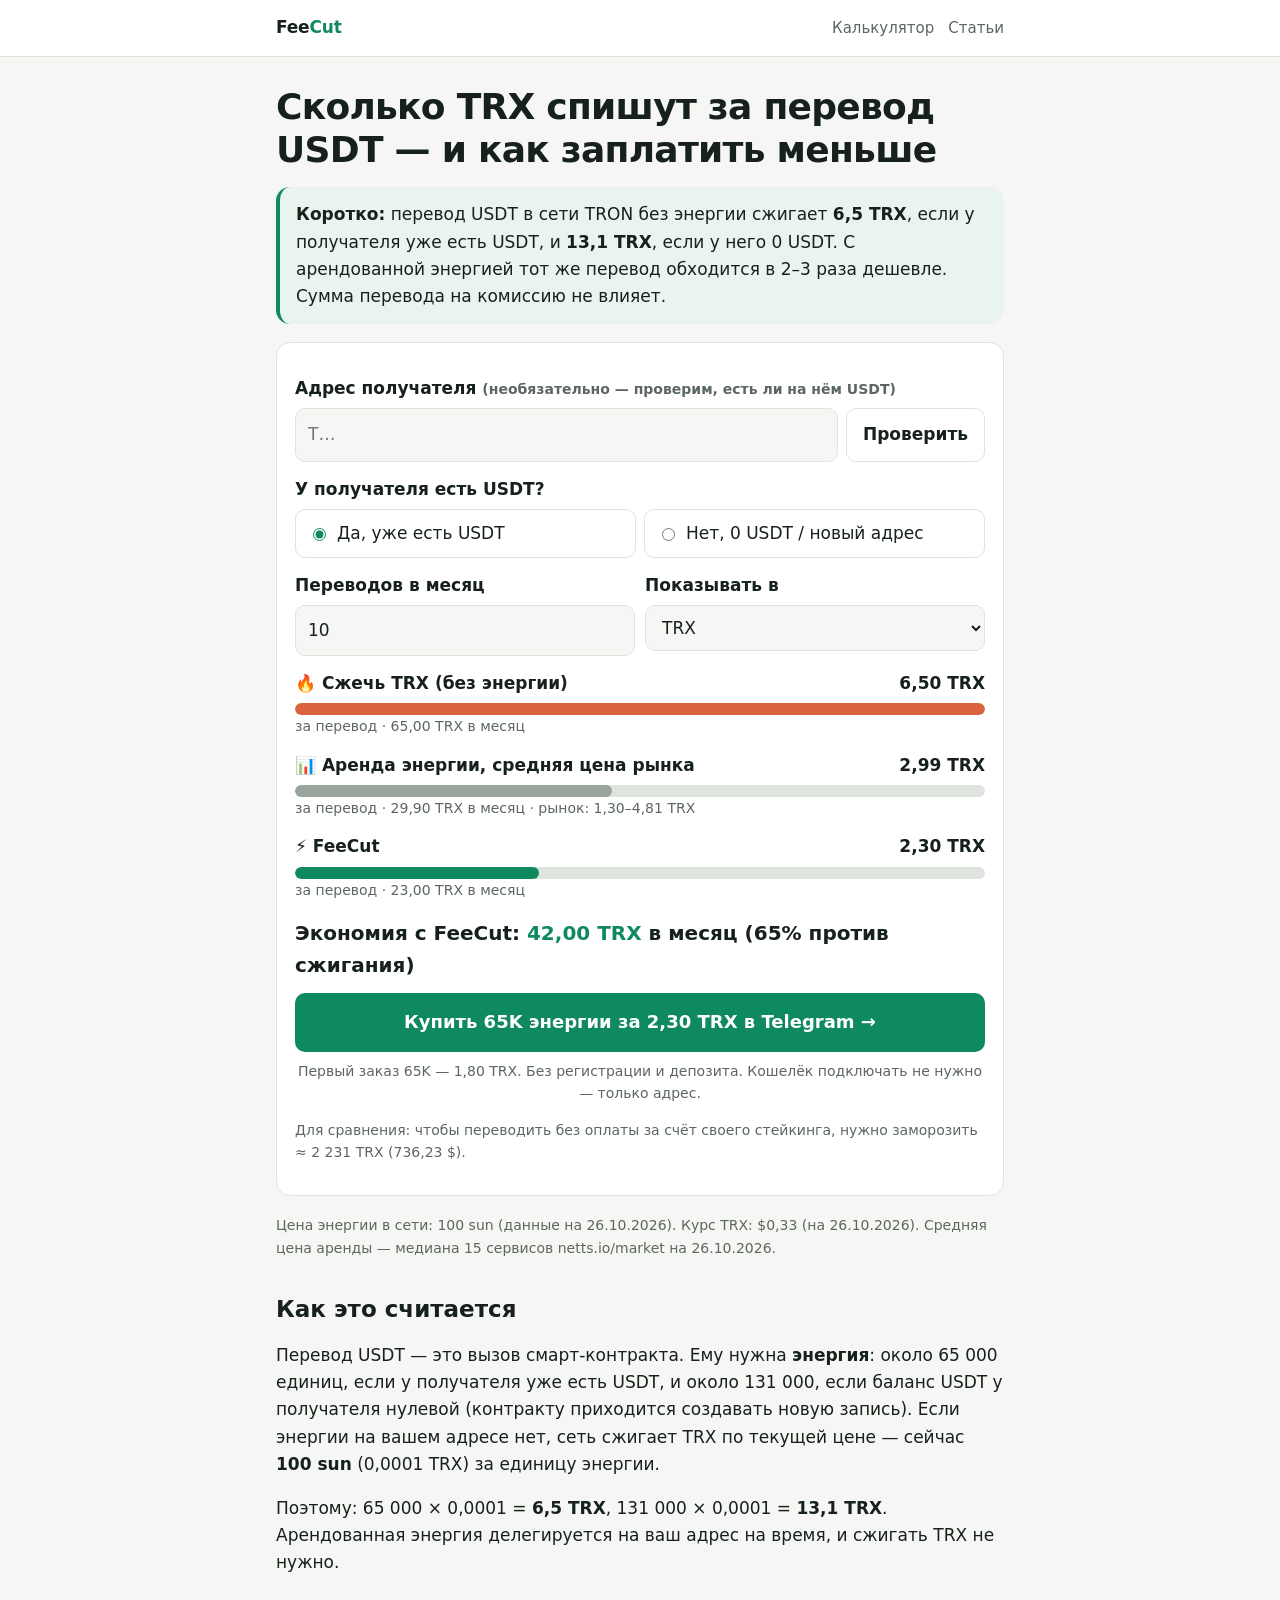
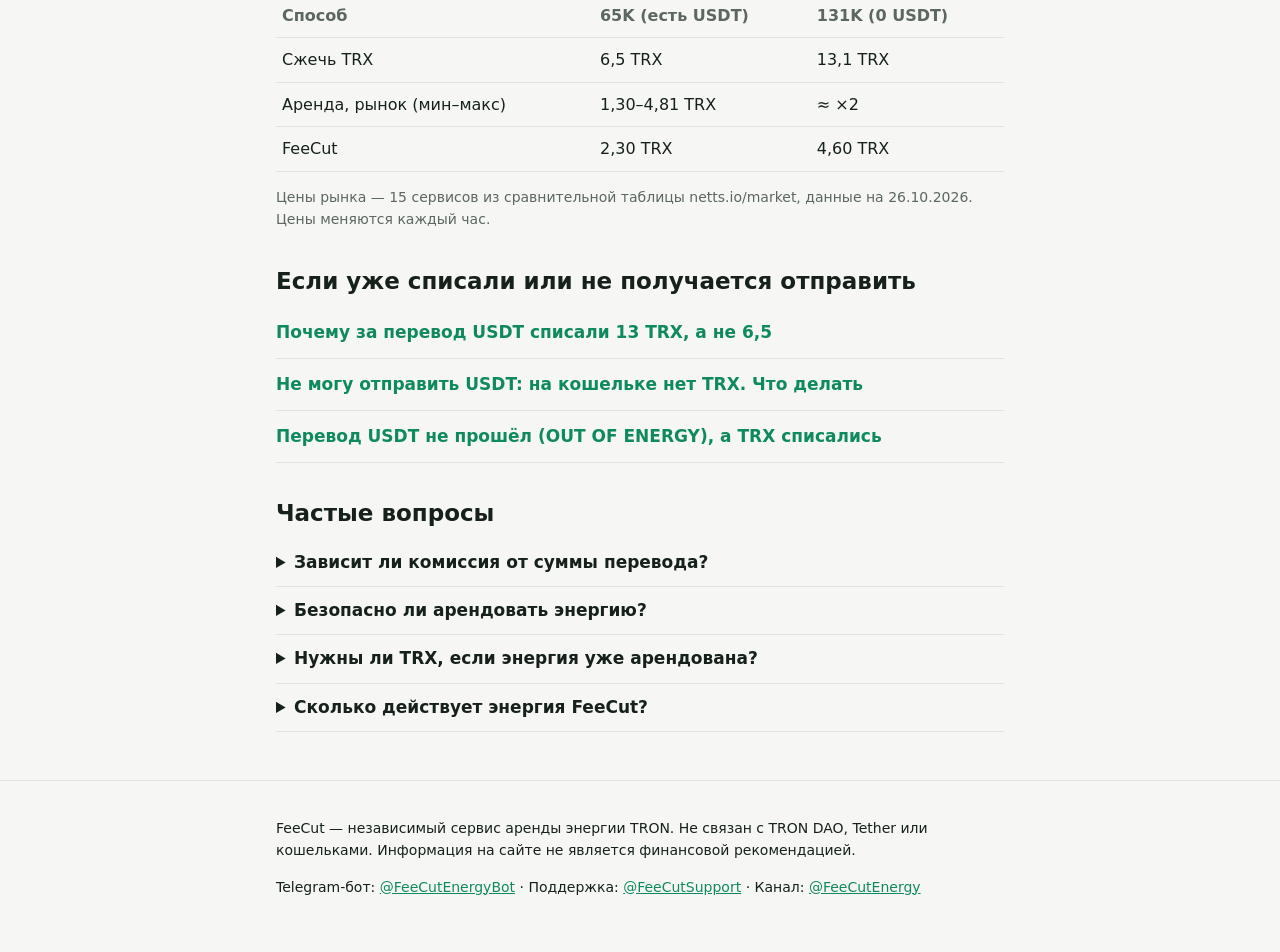
==== index.html @ 8e70d047 "FeeCut site: calculator + 3 Russian guides" ====
<!doctype html>
<html lang="ru">
<head>
<meta charset="utf-8">
<meta name="viewport" content="width=device-width,initial-scale=1">
<title>Калькулятор комиссии USDT TRC20: сколько TRX спишут за перевод</title>
<meta name="description" content="Посчитайте, сколько TRX сгорит при переводе USDT в сети TRON: 6,5 или 13,1 TRX. Сравнение: сжечь TRX, арендовать энергию по рынку или через FeeCut. Данные сети в реальном времени.">
<link rel="canonical" href="https://feecut.github.io/">
<meta property="og:title" content="Сколько TRX спишут за перевод USDT — калькулятор">
<meta property="og:description" content="6,5 или 13,1 TRX за перевод USDT TRC20 — и как заплатить в ~3 раза меньше.">
<meta property="og:type" content="website">
<meta property="og:url" content="https://feecut.github.io/">
<link rel="icon" href="data:image/svg+xml,%3Csvg xmlns='http://www.w3.org/2000/svg' viewBox='0 0 32 32'%3E%3Crect width='32' height='32' rx='8' fill='%230f8a5f'/%3E%3Cpath d='M18 4 8 18h7l-2 10 10-14h-7z' fill='white'/%3E%3C/svg%3E">
<link rel="stylesheet" href="style.css">
<script type="application/ld+json">
{"@context":"https://schema.org","@type":"FAQPage","mainEntity":[
{"@type":"Question","name":"Почему за перевод USDT иногда списывается 13 TRX, а иногда 6,5?","acceptedAnswer":{"@type":"Answer","text":"Если на адресе получателя сейчас 0 USDT, контракту USDT нужно создать новую запись баланса — это около 131 000 энергии (≈13,1 TRX при сжигании). Если у получателя уже есть USDT — около 65 000 энергии (≈6,5 TRX)."}},
{"@type":"Question","name":"Зависит ли комиссия от суммы перевода?","acceptedAnswer":{"@type":"Answer","text":"Нет. Перевод 1 USDT и 10 000 USDT расходует одинаковое количество энергии."}},
{"@type":"Question","name":"Безопасно ли арендовать энергию?","acceptedAnswer":{"@type":"Answer","text":"Для аренды нужен только адрес кошелька. Нормальный сервис не просит seed-фразу, приватный ключ, подключение кошелька или подпись транзакций."}},
{"@type":"Question","name":"Нужны ли TRX, если энергия уже арендована?","acceptedAnswer":{"@type":"Answer","text":"Кроме энергии перевод использует около 345 единиц пропускной способности. Сеть даёт каждому активированному адресу 600 бесплатных единиц в сутки — обычно этого хватает на один перевод в день. Если они израсходованы, сгорит около 0,35 TRX."}}
]}
</script>
</head>
<body>
<header class="top"><div class="wrap">
  <a class="logo" href="./">Fee<span>Cut</span></a>
  <nav class="top"><a href="./">Калькулятор</a><a href="guides/">Статьи</a></nav>
</div></header>

<main class="wrap">
<h1>Сколько TRX спишут за перевод USDT — и как заплатить меньше</h1>
<div class="answer"><p><b>Коротко:</b> перевод USDT в сети TRON без энергии сжигает <b><span data-v="burn65">6,5</span> TRX</b>, если у получателя уже есть USDT, и <b><span data-v="burn131">13,1</span> TRX</b>, если у него 0 USDT. С арендованной энергией тот же перевод обходится в 2–3 раза дешевле. Сумма перевода на комиссию не влияет.</p></div>

<section class="card" aria-label="Калькулятор">
  <label for="addr">Адрес получателя <span class="muted small">(необязательно — проверим, есть ли на нём USDT)</span></label>
  <div class="addr-row">
    <input id="addr" type="text" inputmode="text" autocomplete="off" spellcheck="false" placeholder="T…">
    <button class="btn-ghost" id="check" type="button">Проверить</button>
  </div>
  <p id="addrMsg" class="muted" role="status"></p>

  <label>У получателя есть USDT?</label>
  <div class="seg">
    <label><input type="radio" name="kind" value="65" checked> Да, уже есть USDT</label>
    <label><input type="radio" name="kind" value="131"> Нет, 0 USDT / новый адрес</label>
  </div>

  <div class="row">
    <div><label for="n">Переводов в месяц</label><input id="n" type="number" min="1" max="10000" value="10"></div>
    <div><label for="cur">Показывать в</label>
      <select id="cur"><option value="trx">TRX</option><option value="usd">USD</option><option value="rub">₽ рубли</option><option value="kzt">₸ тенге</option></select></div>
  </div>

  <div id="results" aria-live="polite">
    <div class="res-line">
      <div class="res-head"><span>🔥 Сжечь TRX (без энергии)</span><b id="r-burn">—</b></div>
      <div class="bar"><i id="b-burn" style="background:var(--bar-burn);width:100%"></i></div>
      <div class="res-sub" id="s-burn"></div>
    </div>
    <div class="res-line">
      <div class="res-head"><span>📊 Аренда энергии, средняя цена рынка</span><b id="r-mkt">—</b></div>
      <div class="bar"><i id="b-mkt" style="background:var(--bar-mkt)"></i></div>
      <div class="res-sub" id="s-mkt"></div>
    </div>
    <div class="res-line">
      <div class="res-head"><span>⚡ FeeCut</span><b id="r-us">—</b></div>
      <div class="bar"><i id="b-us" style="background:var(--bar-us)"></i></div>
      <div class="res-sub" id="s-us"></div>
    </div>
    <p class="save" id="save"></p>
    <a class="btn btn-main" id="cta" href="https://t.me/FeeCutEnergyBot?start=p_CALC">Купить энергию в Telegram →</a>
    <p class="cta-note" id="ctaNote">Без регистрации и депозита. Кошелёк подключать не нужно — только адрес.</p>
    <p class="res-sub" id="stake"></p>
  </div>
</section>

<p class="small muted" id="srcLine">Цена энергии в сети и курс TRX загружаются при открытии страницы.</p>

<h2>Как это считается</h2>
<p>Перевод USDT — это вызов смарт-контракта. Ему нужна <b>энергия</b>: около 65 000 единиц, если у получателя уже есть USDT, и около 131 000, если баланс USDT у получателя нулевой (контракту приходится создавать новую запись). Если энергии на вашем адресе нет, сеть сжигает TRX по текущей цене — сейчас <b><span data-v="fee">100</span> sun</b> (0,0001 TRX) за единицу энергии.</p>
<p>Поэтому: 65 000 × 0,0001 = <b>6,5 TRX</b>, 131 000 × 0,0001 = <b>13,1 TRX</b>. Арендованная энергия делегируется на ваш адрес на время, и сжигать TRX не нужно.</p>
<table>
  <tr><th>Способ</th><th>65K (есть USDT)</th><th>131K (0 USDT)</th></tr>
  <tr><td>Сжечь TRX</td><td><span data-v="burn65">6,5</span> TRX</td><td><span data-v="burn131">13,1</span> TRX</td></tr>
  <tr><td>Аренда, рынок (мин–макс)</td><td><span data-v="mktRange">1,30–4,81</span> TRX</td><td>≈ ×2</td></tr>
  <tr><td>FeeCut</td><td><span data-v="p65">2,30</span> TRX</td><td><span data-v="p131">4,60</span> TRX</td></tr>
</table>
<p class="small muted">Цены рынка — <span data-v="mktN">15</span> сервисов из сравнительной таблицы netts.io/market, данные на <span data-v="mktDate">26.10.2026</span>. Цены меняются каждый час.</p>

<h2>Если уже списали или не получается отправить</h2>
<div class="guides">
  <a href="guides/spisali-13-trx/">Почему за перевод USDT списали 13 TRX, а не 6,5</a>
  <a href="guides/net-trx-ne-mogu-otpravit-usdt/">Не могу отправить USDT: на кошельке нет TRX. Что делать</a>
  <a href="guides/out-of-energy/">Перевод USDT не прошёл (OUT OF ENERGY), а TRX списались</a>
</div>

<h2>Частые вопросы</h2>
<div class="faq">
  <details><summary>Зависит ли комиссия от суммы перевода?</summary><p>Нет. Перевод 1 USDT и 10 000 USDT расходует одинаковое количество энергии. Поэтому один крупный перевод дешевле нескольких мелких.</p></details>
  <details><summary>Безопасно ли арендовать энергию?</summary><p>Для аренды нужен только адрес кошелька. Нормальный сервис не просит seed-фразу, приватный ключ, подключение кошелька или подпись транзакций. Если просят — уходите.</p></details>
  <details><summary>Нужны ли TRX, если энергия уже арендована?</summary><p>Кроме энергии перевод использует около 345 единиц пропускной способности (bandwidth). Сеть даёт каждому активированному адресу 600 бесплатных единиц в сутки — обычно этого хватает на один перевод в день. Если они уже израсходованы, сгорит около 0,35 TRX.</p></details>
  <details><summary>Сколько действует энергия FeeCut?</summary><p>1 час. Энергия обычно приходит за 1–2 минуты после оплаты — отправляйте USDT, пока она активна.</p></details>
</div>
</main>

<footer><div class="wrap">
  <p>FeeCut — независимый сервис аренды энергии TRON. Не связан с TRON DAO, Tether или кошельками. Информация на сайте не является финансовой рекомендацией.</p>
  <p>Telegram-бот: <a href="https://t.me/FeeCutEnergyBot?start=p_CALC">@FeeCutEnergyBot</a> · Поддержка: <a href="https://t.me/FeeCutSupport">@FeeCutSupport</a> · Канал: <a href="https://t.me/FeeCutEnergy">@FeeCutEnergy</a></p>
</div></footer>

<script>
(function(){
  var USDT='TR7NHqjeKQxGTCi8q8ZY4pL8otSzgjLj6t';
  var D={updated:"2026-10-26",energyFeeSun:100,energy65:65000,energy131:131000,
    trx:{usd:0.330,rub:26.89,kzt:149.51},
    market:{min:1.30,median:2.99,max:4.81,providers:15},
    stakeTrxPerTxDay:6693,feecut:{p65:2.30,p131:4.60,first65:1.80}};
  var live={fee:false,price:false,stake:false};
  var stakeRatio=null; // energy per 1 staked TRX
  var $=function(id){return document.getElementById(id)};
  function fmt(x,d){return Number(x).toLocaleString('ru-RU',{maximumFractionDigits:(d==null?2:d)})}
  function f2(x){return Number(x).toLocaleString('ru-RU',{minimumFractionDigits:2,maximumFractionDigits:2})}
  var SYM={trx:' TRX',usd:' $',rub:' ₽',kzt:' ₸'};
  function money(trx,cur){if(cur==='trx')return f2(trx)+' TRX';var v=trx*D.trx[cur];return fmt(v,cur==='usd'?2:0)+SYM[cur]}
  function dateRu(s){var p=String(s).split('-');return p.length===3?p[2]+'.'+p[1]+'.'+p[0]:s}
  function timeout(ms){var c=new AbortController();setTimeout(function(){c.abort()},ms);return c.signal}

  function setV(name,val){var els=document.querySelectorAll('[data-v="'+name+'"]');for(var i=0;i<els.length;i++)els[i].textContent=val}

  function render(){
    var kind=document.querySelector('input[name=kind]:checked').value;
    var n=Math.max(1,Math.min(10000,parseInt($('n').value,10)||1));
    var cur=$('cur').value;
    var e=kind==='131'?D.energy131:D.energy65;
    var k=e/D.energy65;
    var burn=e*D.energyFeeSun/1e6;
    var mkt=D.market.median*k;
    var us=kind==='131'?D.feecut.p131:D.feecut.p65;
    $('r-burn').textContent=money(burn,cur);
    $('r-mkt').textContent=money(mkt,cur);
    $('r-us').textContent=money(us,cur);
    $('b-mkt').style.width=Math.min(100,mkt/burn*100)+'%';
    $('b-us').style.width=Math.min(100,us/burn*100)+'%';
    $('s-burn').textContent='за перевод · '+money(burn*n,cur)+' в месяц';
    $('s-mkt').textContent='за перевод · '+money(mkt*n,cur)+' в месяц · рынок: '+f2(D.market.min*k)+'–'+f2(D.market.max*k)+' TRX';
    $('s-us').textContent='за перевод · '+money(us*n,cur)+' в месяц';
    var save=(burn-us)*n, pct=Math.round((1-us/burn)*100);
    $('save').innerHTML='Экономия с FeeCut: <b>'+money(save,cur)+'</b> в месяц ('+pct+'% против сжигания)';
    $('cta').textContent='Купить '+(kind==='131'?'131K':'65K')+' энергии за '+f2(us)+' TRX в Telegram →';
    $('ctaNote').textContent='Первый заказ 65K — '+f2(D.feecut.first65)+' TRX. Без регистрации и депозита. Кошелёк подключать не нужно — только адрес.';
    var perDay=n/30;
    var stakeTrx=stakeRatio?(e*perDay/stakeRatio):(D.stakeTrxPerTxDay*k*perDay);
    $('stake').textContent='Для сравнения: чтобы переводить без оплаты за счёт своего стейкинга, нужно заморозить ≈ '+fmt(Math.round(stakeTrx),0)+' TRX ('+money(stakeTrx,'usd')+').';
    setV('fee',fmt(D.energyFeeSun,0));
    setV('burn65',fmt(D.energy65*D.energyFeeSun/1e6,1));
    setV('burn131',fmt(D.energy131*D.energyFeeSun/1e6,1));
    setV('p65',f2(D.feecut.p65));setV('p131',f2(D.feecut.p131));
    setV('mktRange',f2(D.market.min)+'–'+f2(D.market.max));
    setV('mktN',D.market.providers);setV('mktDate',dateRu(D.updated));
    $('srcLine').textContent='Цена энергии в сети: '+fmt(D.energyFeeSun,0)+' sun ('+(live.fee?'TronGrid, сейчас':'данные на '+dateRu(D.updated))+'). Курс TRX: $'+fmt(D.trx.usd,3)+' ('+(live.price?'CoinGecko, сейчас':'на '+dateRu(D.updated))+'). Средняя цена аренды — медиана '+D.market.providers+' сервисов netts.io/market на '+dateRu(D.updated)+'.';
  }

  // 1) fresher fallback numbers from data.json (updated daily)
  fetch('data.json',{cache:'no-cache',signal:timeout(5000)}).then(function(r){return r.json()}).then(function(j){
    ['updated','energy65','energy131','stakeTrxPerTxDay'].forEach(function(k){if(j[k])D[k]=j[k]});
    if(j.market)D.market=j.market; if(j.feecut)D.feecut=j.feecut;
    if(!live.fee&&j.energyFeeSun)D.energyFeeSun=j.energyFeeSun;
    if(!live.price&&j.trx)D.trx=j.trx;
    render();
  }).catch(function(){});

  // 2) live chain parameters
  fetch('https://api.trongrid.io/wallet/getchainparameters',{method:'POST',signal:timeout(6000)}).then(function(r){return r.json()}).then(function(j){
    var p=(j.chainParameter||[]).filter(function(x){return x.key==='getEnergyFee'})[0];
    if(p&&p.value>0&&p.value<10000){D.energyFeeSun=p.value;live.fee=true;render()}
  }).catch(function(){});
  fetch('https://api.trongrid.io/wallet/getaccountresource',{method:'POST',headers:{'content-type':'application/json'},body:JSON.stringify({address:USDT,visible:true}),signal:timeout(6000)}).then(function(r){return r.json()}).then(function(j){
    if(j.TotalEnergyLimit&&j.TotalEnergyWeight){stakeRatio=j.TotalEnergyLimit/j.TotalEnergyWeight;live.stake=true;render()}
  }).catch(function(){});
  // 3) live TRX price
  fetch('https://api.coingecko.com/api/v3/simple/price?ids=tron&vs_currencies=usd,rub,kzt',{signal:timeout(6000)}).then(function(r){return r.json()}).then(function(j){
    if(j.tron&&j.tron.usd){D.trx={usd:j.tron.usd,rub:j.tron.rub||D.trx.rub,kzt:j.tron.kzt||D.trx.kzt};live.price=true;render()}
  }).catch(function(){});

  // 4) recipient check
  function setKind(v){var r=document.querySelector('input[name=kind][value="'+v+'"]');if(r)r.checked=true;render()}
  $('check').addEventListener('click',function(){
    var a=$('addr').value.trim(), msg=$('addrMsg');
    if(!/^T[1-9A-HJ-NP-Za-km-z]{33}$/.test(a)){msg.textContent='Адрес TRON начинается с T и состоит из 34 символов. Проверьте, что скопировали целиком.';return}
    msg.textContent='Проверяем…';
    fetch('https://api.trongrid.io/v1/accounts/'+a,{signal:timeout(8000)}).then(function(r){return r.json()}).then(function(j){
      var acc=(j.data||[])[0];
      if(!acc){msg.textContent='⚠️ Адрес ещё не активирован, USDT на нём нет → нужно около 131 000 энергии (≈'+fmt(D.energy131*D.energyFeeSun/1e6,1)+' TRX при сжигании).';setKind('131');return}
      var bal=0;(acc.trc20||[]).forEach(function(t){if(t[USDT])bal=Number(t[USDT])});
      if(bal>0){msg.textContent='✅ У получателя уже есть USDT → достаточно 65 000 энергии.';setKind('65')}
      else{msg.textContent='⚠️ У получателя сейчас 0 USDT → нужно около 131 000 энергии. 65 000 не хватит.';setKind('131')}
    }).catch(function(){msg.textContent='Не удалось проверить (сеть недоступна). Правило: 65K — если у получателя есть USDT, 131K — если 0 USDT.'});
  });
  $('addr').addEventListener('keydown',function(e){if(e.key==='Enter')$('check').click()});
  document.querySelectorAll('input[name=kind]').forEach(function(r){r.addEventListener('change',render)});
  $('n').addEventListener('input',render);$('cur').addEventListener('change',render);
  render();
})();
</script>
</body>
</html>
---- style.css ----
:root{
  --bg:#f6f7f4;--card:#ffffff;--ink:#16211b;--muted:#5b675f;--line:#dfe4de;
  --accent:#0f8a5f;--accent-ink:#ffffff;--warn:#b5482a;--soft:#e9f4ee;--bar-burn:#d9643f;--bar-mkt:#9aa59d;--bar-us:#0f8a5f;
  --r:14px;--maxw:760px;
}
@media (prefers-color-scheme:dark){
  :root:not([data-theme="light"]){
    --bg:#0f1512;--card:#17201b;--ink:#e6ece8;--muted:#9aa8a0;--line:#26332c;
    --accent:#2fbf86;--accent-ink:#06130d;--warn:#ff8a65;--soft:#1b2c23;--bar-burn:#e07a55;--bar-mkt:#6c7a72;--bar-us:#2fbf86;
  }
}
:root[data-theme="dark"]{
  --bg:#0f1512;--card:#17201b;--ink:#e6ece8;--muted:#9aa8a0;--line:#26332c;
  --accent:#2fbf86;--accent-ink:#06130d;--warn:#ff8a65;--soft:#1b2c23;--bar-burn:#e07a55;--bar-mkt:#6c7a72;--bar-us:#2fbf86;
}
*{box-sizing:border-box}
html{-webkit-text-size-adjust:100%}
body{margin:0;background:var(--bg);color:var(--ink);font:17px/1.6 system-ui,-apple-system,"Segoe UI",Roboto,Arial,sans-serif}
a{color:var(--accent)}
.wrap{max-width:var(--maxw);margin:0 auto;padding:0 16px}
header.top{border-bottom:1px solid var(--line);background:var(--card)}
header.top .wrap{display:flex;align-items:center;justify-content:space-between;gap:12px;min-height:56px}
.logo{font-weight:800;text-decoration:none;color:var(--ink);letter-spacing:-.01em}
.logo span{color:var(--accent)}
nav.top a{margin-left:14px;font-size:15px;color:var(--muted);text-decoration:none}
nav.top a:hover{color:var(--ink)}
h1{font-size:clamp(26px,5vw,36px);line-height:1.2;margin:28px 0 12px;letter-spacing:-.02em}
h2{font-size:23px;line-height:1.3;margin:36px 0 10px}
h3{font-size:19px;margin:24px 0 8px}
p,li{color:var(--ink)}
.muted{color:var(--muted)}
.small{font-size:14px}
.answer{background:var(--soft);border-left:4px solid var(--accent);border-radius:var(--r);padding:14px 16px;margin:16px 0 8px}
.answer p{margin:0}
.card{background:var(--card);border:1px solid var(--line);border-radius:var(--r);padding:18px;margin:18px 0}
label{display:block;font-weight:600;margin:14px 0 6px}
input[type=text],input[type=number],select{width:100%;font:inherit;padding:11px 12px;border:1px solid var(--line);border-radius:10px;background:var(--bg);color:var(--ink)}
.row{display:flex;gap:10px;flex-wrap:wrap}
.row>*{flex:1 1 160px}
.seg{display:flex;flex-wrap:wrap;gap:8px}
.seg label{font-weight:500;margin:0;display:flex;align-items:center;gap:8px;border:1px solid var(--line);border-radius:10px;padding:10px 12px;cursor:pointer;flex:1 1 220px}
.seg input{accent-color:var(--accent)}
button,.btn{font:inherit;font-weight:700;border:0;border-radius:10px;padding:12px 16px;cursor:pointer;text-decoration:none;display:inline-block;text-align:center}
.btn-ghost{background:transparent;border:1px solid var(--line);color:var(--ink)}
.btn-main{background:var(--accent);color:var(--accent-ink);width:100%;font-size:18px;padding:15px 16px}
.addr-row{display:flex;gap:8px}
.addr-row input{flex:1}
#addrMsg{margin:8px 0 0;font-size:15px}
.res-line{margin:14px 0}
.res-head{display:flex;justify-content:space-between;gap:10px;flex-wrap:wrap;font-weight:600}
.res-head b{font-variant-numeric:tabular-nums}
.bar{height:12px;border-radius:6px;background:var(--line);overflow:hidden;margin-top:6px}
.bar i{display:block;height:100%;border-radius:6px}
.res-sub{font-size:14px;color:var(--muted)}
.save{font-size:20px;font-weight:800;margin:16px 0 12px}
.save b{color:var(--accent)}
.cta-note{font-size:14px;color:var(--muted);text-align:center;margin:8px 0 0}
table{width:100%;border-collapse:collapse;margin:12px 0;font-size:16px}
th,td{border-bottom:1px solid var(--line);padding:9px 6px;text-align:left;vertical-align:top}
th{color:var(--muted);font-weight:600}
.cta{background:var(--card);border:2px solid var(--accent);border-radius:var(--r);padding:18px;margin:26px 0}
.cta h3{margin-top:0}
.faq details{border-bottom:1px solid var(--line);padding:10px 0}
.faq summary{cursor:pointer;font-weight:600}
.crumbs{font-size:14px;color:var(--muted);margin-top:18px}
.crumbs a{color:var(--muted)}
.guides a{display:block;padding:12px 0;border-bottom:1px solid var(--line);text-decoration:none;font-weight:600}
footer{border-top:1px solid var(--line);margin-top:48px;padding:22px 0 40px;font-size:14px;color:var(--muted)}
code{background:var(--soft);padding:1px 5px;border-radius:5px;font-size:.92em;word-break:break-all}
@media (max-width:480px){nav.top a{margin-left:10px;font-size:14px}body{font-size:16px}}
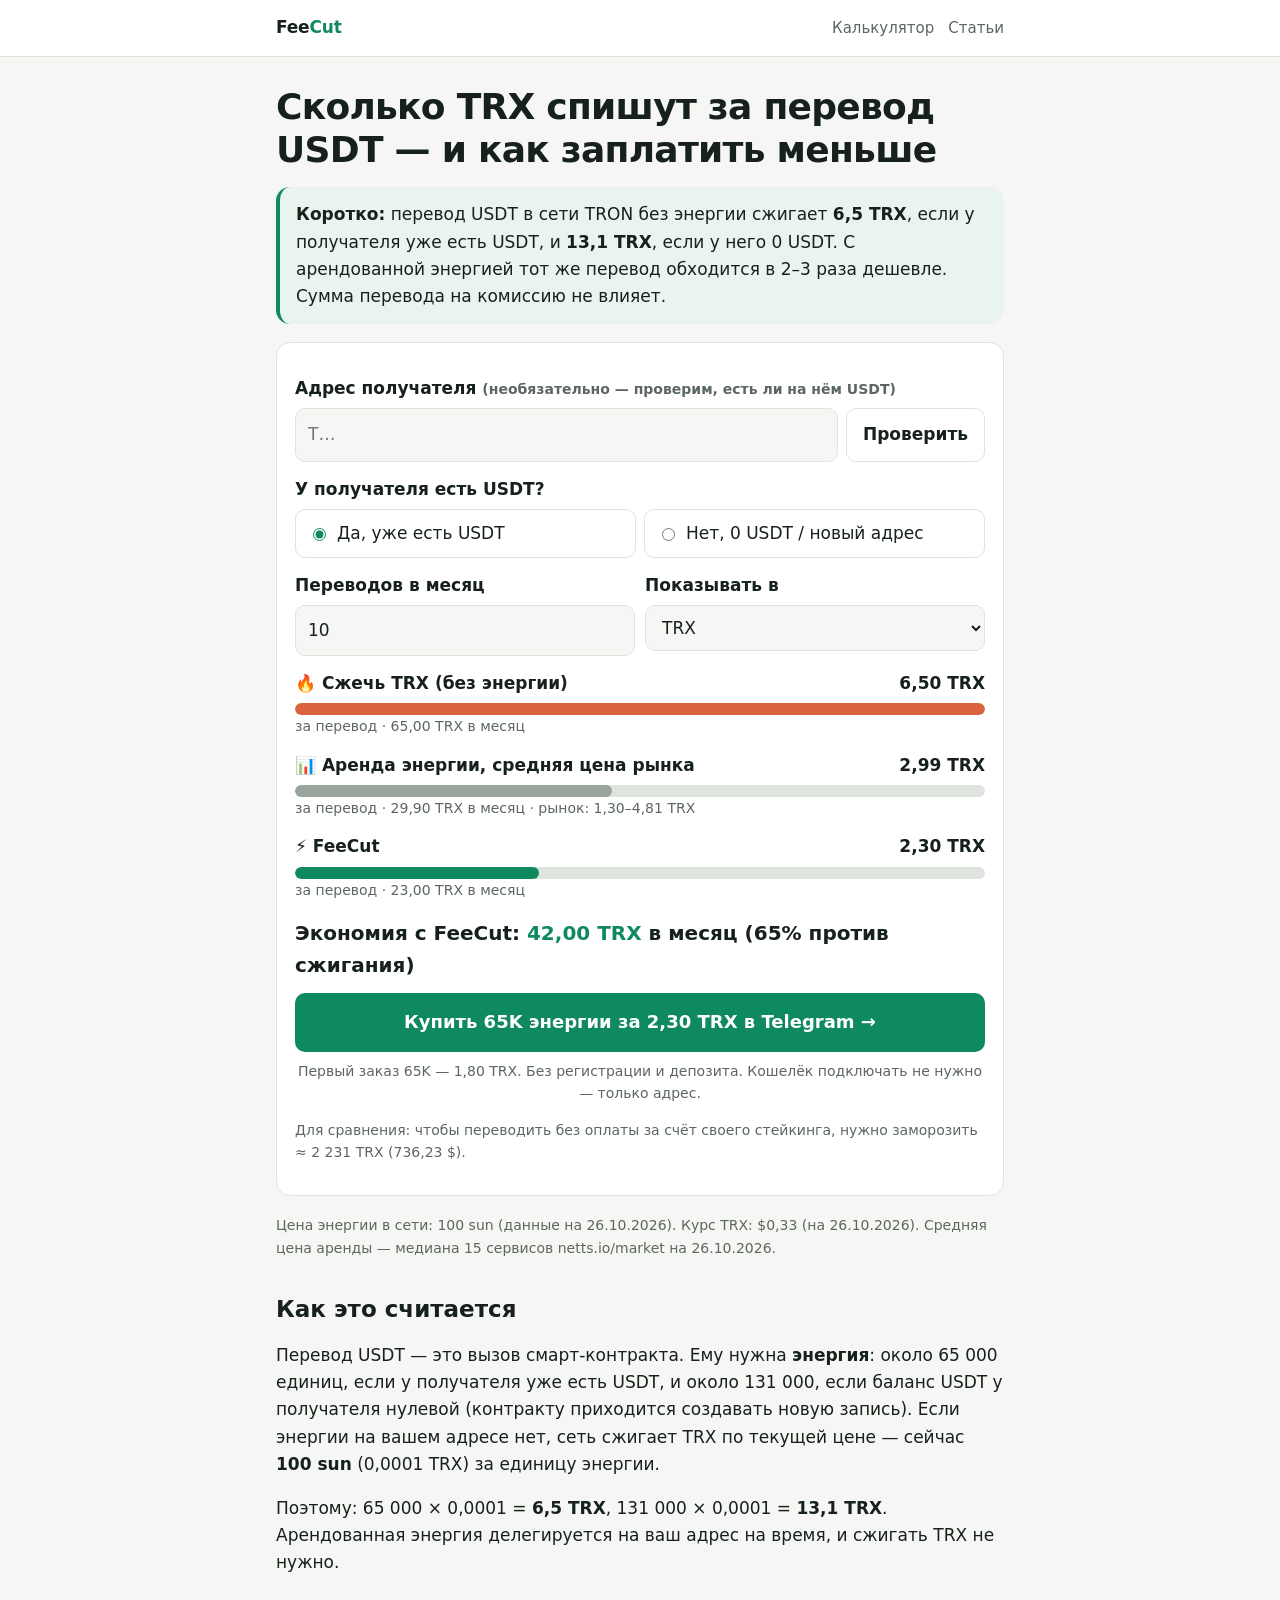
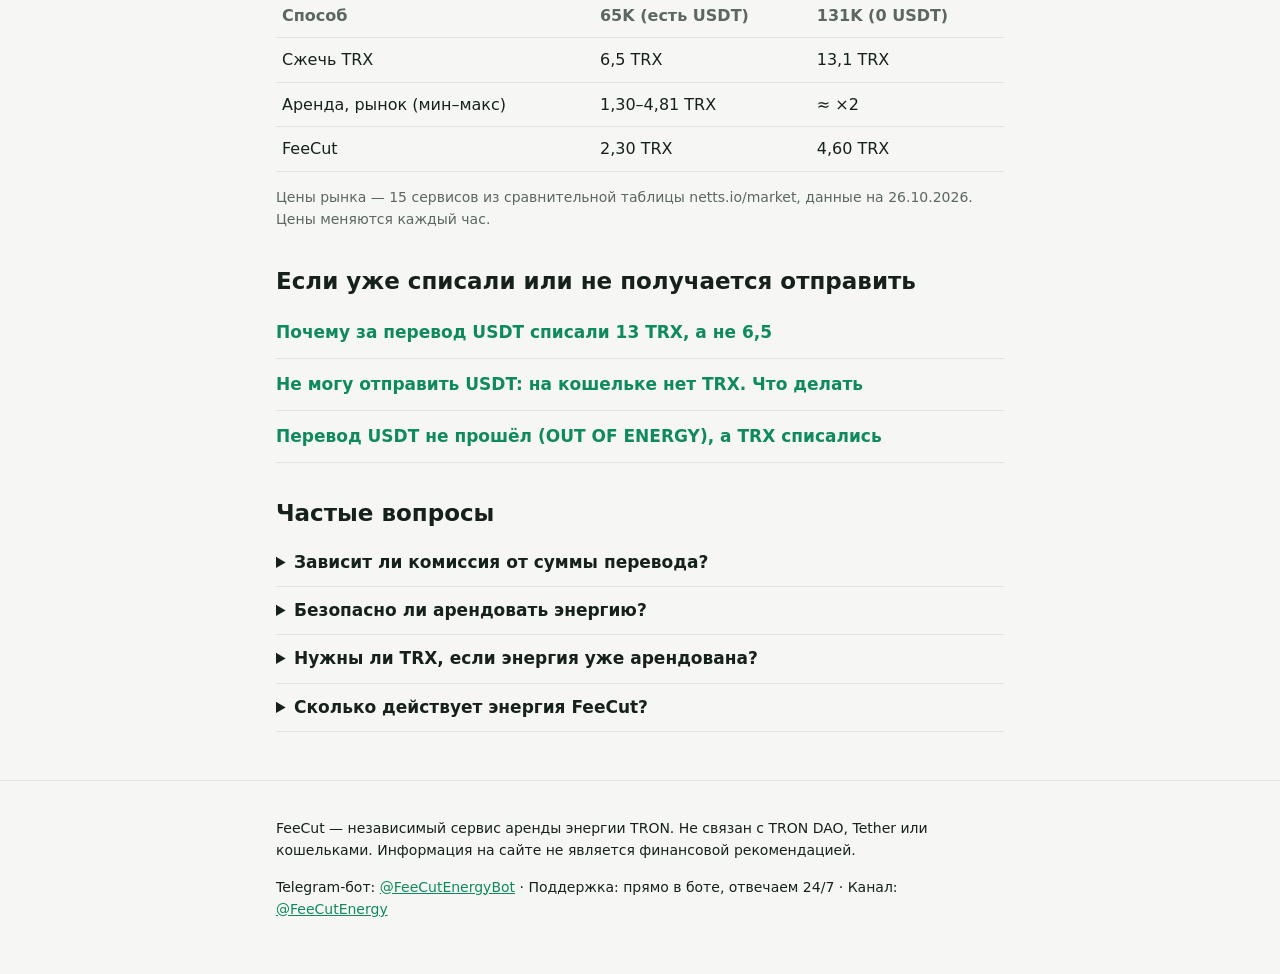
==== commit c0d63e36: "Support now answered inside the bot 24/7" ====
--- a/index.html
+++ b/index.html
@@ -105,7 +105,7 @@
 
 <footer><div class="wrap">
   <p>FeeCut — независимый сервис аренды энергии TRON. Не связан с TRON DAO, Tether или кошельками. Информация на сайте не является финансовой рекомендацией.</p>
-  <p>Telegram-бот: <a href="https://t.me/FeeCutEnergyBot?start=p_CALC">@FeeCutEnergyBot</a> · Поддержка: <a href="https://t.me/FeeCutSupport">@FeeCutSupport</a> · Канал: <a href="https://t.me/FeeCutEnergy">@FeeCutEnergy</a></p>
+  <p>Telegram-бот: <a href="https://t.me/FeeCutEnergyBot?start=p_CALC">@FeeCutEnergyBot</a> · Поддержка: прямо в боте, отвечаем 24/7 · Канал: <a href="https://t.me/FeeCutEnergy">@FeeCutEnergy</a></p>
 </div></footer>
 
 <script>
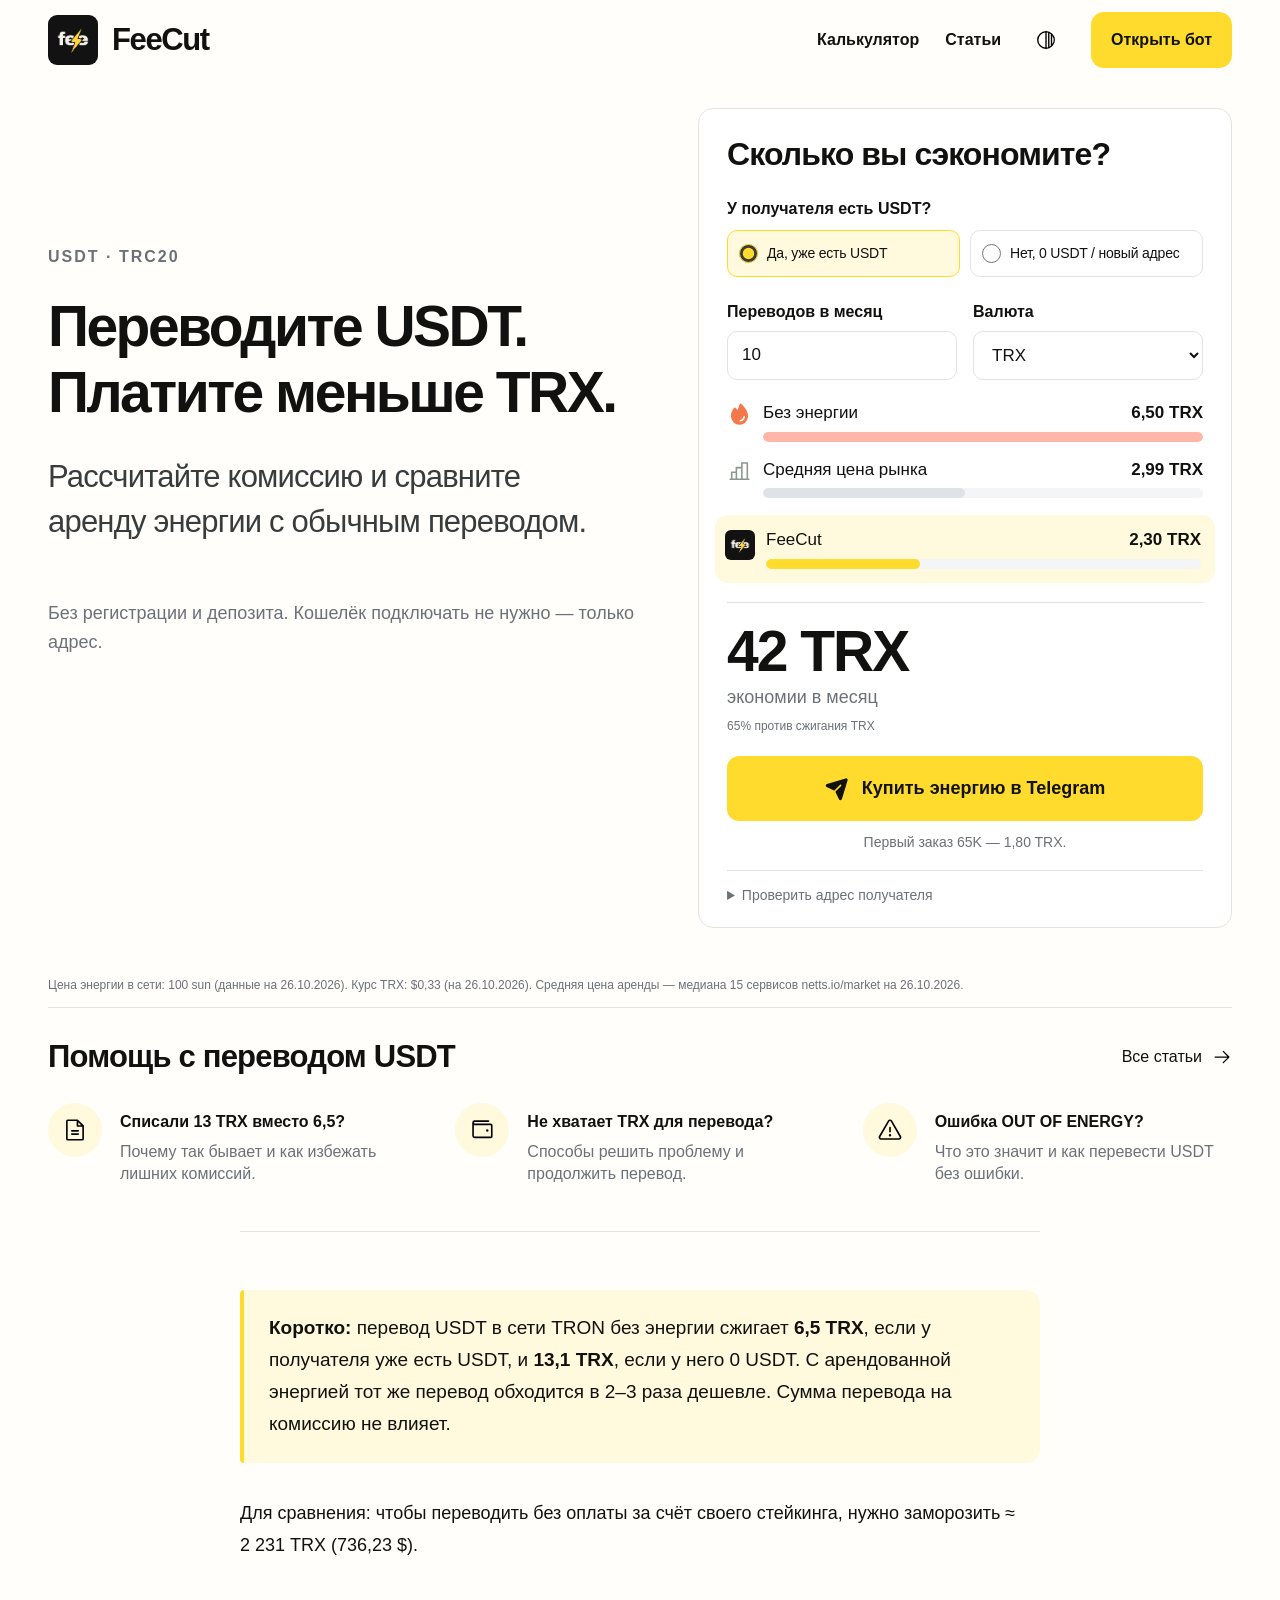
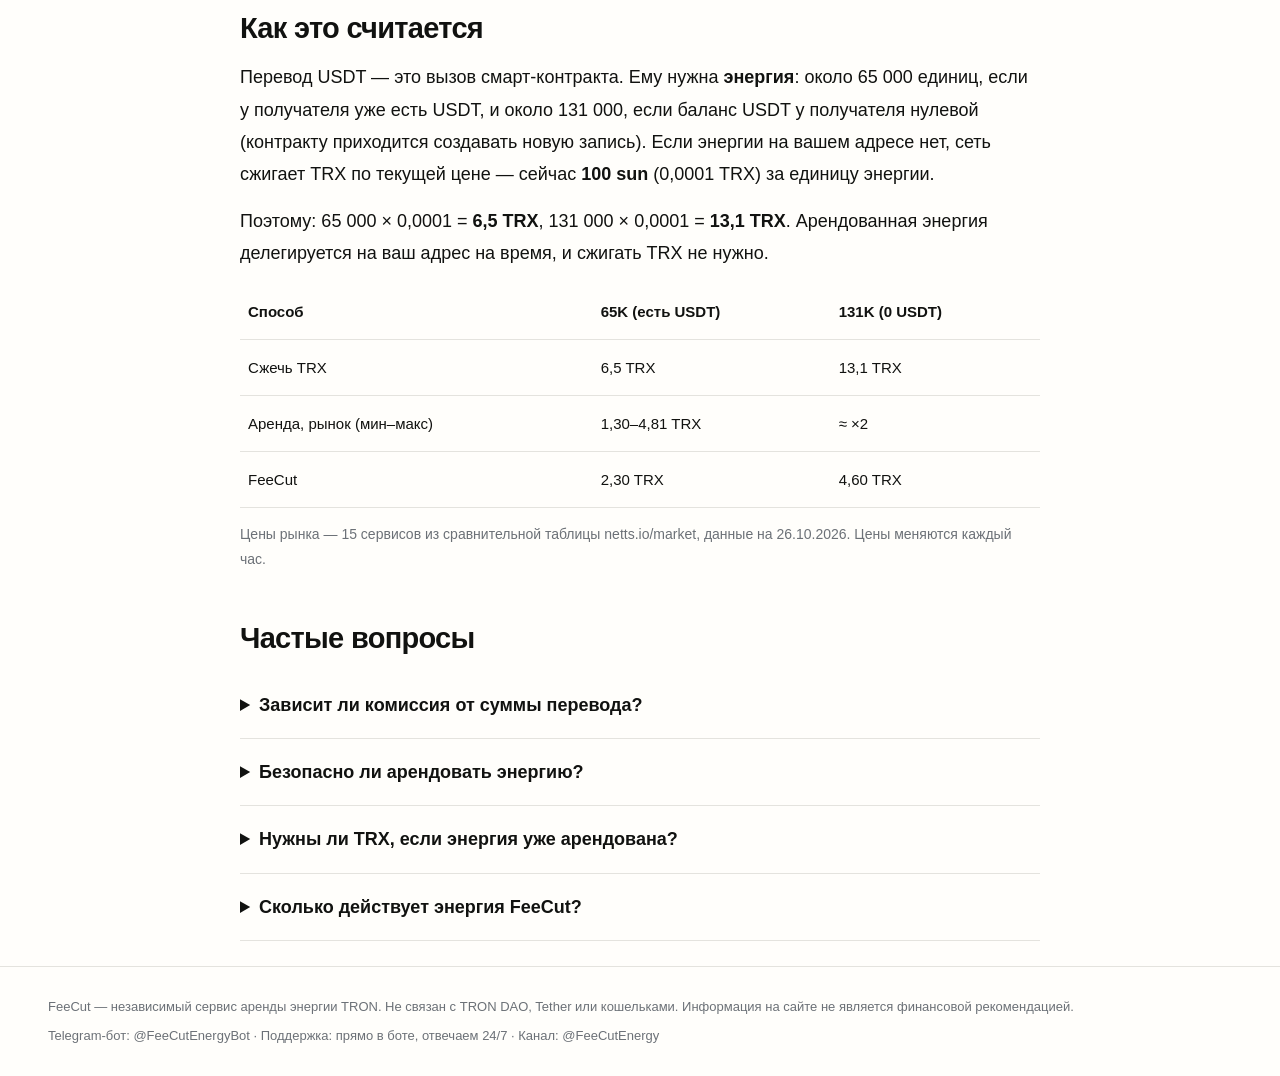
==== commit bc5e7062: "Refresh FeeCut design with channel branding and system theme" ====
--- a/index.html
+++ b/index.html
@@ -10,8 +10,8 @@
 <meta property="og:description" content="6,5 или 13,1 TRX за перевод USDT TRC20 — и как заплатить в ~3 раза меньше.">
 <meta property="og:type" content="website">
 <meta property="og:url" content="https://feecut.github.io/">
-<link rel="icon" href="data:image/svg+xml,%3Csvg xmlns='http://www.w3.org/2000/svg' viewBox='0 0 32 32'%3E%3Crect width='32' height='32' rx='8' fill='%230f8a5f'/%3E%3Cpath d='M18 4 8 18h7l-2 10 10-14h-7z' fill='white'/%3E%3C/svg%3E">
-<link rel="stylesheet" href="style.css">
+<link rel="icon" href="/assets/feecut-logo.png">
+<link rel="stylesheet" href="style.css?v=20261030-theme1">
 <script type="application/ld+json">
 {"@context":"https://schema.org","@type":"FAQPage","mainEntity":[
 {"@type":"Question","name":"Почему за перевод USDT иногда списывается 13 TRX, а иногда 6,5?","acceptedAnswer":{"@type":"Answer","text":"Если на адресе получателя сейчас 0 USDT, контракту USDT нужно создать новую запись баланса — это около 131 000 энергии (≈13,1 TRX при сжигании). Если у получателя уже есть USDT — около 65 000 энергии (≈6,5 TRX)."}},
@@ -20,62 +20,74 @@
 {"@type":"Question","name":"Нужны ли TRX, если энергия уже арендована?","acceptedAnswer":{"@type":"Answer","text":"Кроме энергии перевод использует около 345 единиц пропускной способности. Сеть даёт каждому активированному адресу 600 бесплатных единиц в сутки — обычно этого хватает на один перевод в день. Если они израсходованы, сгорит около 0,35 TRX."}}
 ]}
 </script>
+<meta name="color-scheme" content="light dark">
+<script src="/theme.js?v=20261030-theme1" defer></script>
 </head>
 <body>
-<header class="top"><div class="wrap">
-  <a class="logo" href="./">Fee<span>Cut</span></a>
-  <nav class="top"><a href="./">Калькулятор</a><a href="guides/">Статьи</a></nav>
+<header class="top site-header"><div class="wrap header-inner">
+  <a class="logo brand" href="./"><img src="/assets/feecut-logo.png" width="50" height="50" alt="Логотип FeeCut"><span>FeeCut</span></a>
+  <nav class="top main-nav" aria-label="Основная навигация"><a href="./">Калькулятор</a><a href="guides/">Статьи</a></nav>
 </div></header>
 
-<main class="wrap">
-<h1>Сколько TRX спишут за перевод USDT — и как заплатить меньше</h1>
-<div class="answer"><p><b>Коротко:</b> перевод USDT в сети TRON без энергии сжигает <b><span data-v="burn65">6,5</span> TRX</b>, если у получателя уже есть USDT, и <b><span data-v="burn131">13,1</span> TRX</b>, если у него 0 USDT. С арендованной энергией тот же перевод обходится в 2–3 раза дешевле. Сумма перевода на комиссию не влияет.</p></div>
-
-<section class="card" aria-label="Калькулятор">
-  <label for="addr">Адрес получателя <span class="muted small">(необязательно — проверим, есть ли на нём USDT)</span></label>
-  <div class="addr-row">
-    <input id="addr" type="text" inputmode="text" autocomplete="off" spellcheck="false" placeholder="T…">
-    <button class="btn-ghost" id="check" type="button">Проверить</button>
-  </div>
-  <p id="addrMsg" class="muted" role="status"></p>
-
-  <label>У получателя есть USDT?</label>
-  <div class="seg">
+<main class="wrap shell home">
+<section class="hero"><div class="hero-copy"><p class="eyebrow">USDT · TRC20</p><h1>Переводите USDT.<br>Платите меньше TRX.</h1><p class="hero-subtitle">Рассчитайте комиссию и сравните аренду энергии с обычным переводом.</p><p class="hero-trust">Без регистрации и депозита. Кошелёк подключать не нужно — только адрес.</p></div>
+
+
+<section class="card calculator" aria-labelledby="calc-heading"><h2 id="calc-heading">Сколько вы сэкономите?</h2>
+  <fieldset class="recipient"><legend>У получателя есть USDT?</legend>
+  <div class="seg segment">
     <label><input type="radio" name="kind" value="65" checked> Да, уже есть USDT</label>
     <label><input type="radio" name="kind" value="131"> Нет, 0 USDT / новый адрес</label>
   </div>
 
-  <div class="row">
+  </fieldset>
+  <div class="row calc-fields">
     <div><label for="n">Переводов в месяц</label><input id="n" type="number" min="1" max="10000" value="10"></div>
-    <div><label for="cur">Показывать в</label>
+    <div><label for="cur">Валюта</label>
       <select id="cur"><option value="trx">TRX</option><option value="usd">USD</option><option value="rub">₽ рубли</option><option value="kzt">₸ тенге</option></select></div>
   </div>
 
   <div id="results" aria-live="polite">
     <div class="res-line">
-      <div class="res-head"><span>🔥 Сжечь TRX (без энергии)</span><b id="r-burn">—</b></div>
+      <div class="res-head"><span><img class="result-icon" src="/assets/fire.svg" alt="">Без энергии</span><b id="r-burn">—</b></div>
       <div class="bar"><i id="b-burn" style="background:var(--bar-burn);width:100%"></i></div>
       <div class="res-sub" id="s-burn"></div>
     </div>
     <div class="res-line">
-      <div class="res-head"><span>📊 Аренда энергии, средняя цена рынка</span><b id="r-mkt">—</b></div>
+      <div class="res-head"><span><img class="result-icon" src="/assets/chart.svg" alt="">Средняя цена рынка</span><b id="r-mkt">—</b></div>
       <div class="bar"><i id="b-mkt" style="background:var(--bar-mkt)"></i></div>
       <div class="res-sub" id="s-mkt"></div>
     </div>
-    <div class="res-line">
-      <div class="res-head"><span>⚡ FeeCut</span><b id="r-us">—</b></div>
+    <div class="res-line our-price">
+      <div class="res-head"><span><img class="result-icon result-logo" src="/assets/feecut-logo.png" alt="">FeeCut</span><b id="r-us">—</b></div>
       <div class="bar"><i id="b-us" style="background:var(--bar-us)"></i></div>
       <div class="res-sub" id="s-us"></div>
     </div>
     <p class="save" id="save"></p>
     <a class="btn btn-main" id="cta" href="https://t.me/FeeCutEnergyBot?start=p_CALC">Купить энергию в Telegram →</a>
     <p class="cta-note" id="ctaNote">Без регистрации и депозита. Кошелёк подключать не нужно — только адрес.</p>
-    <p class="res-sub" id="stake"></p>
-  </div>
+
+  </div>
+<details class="address-check"><summary>Проверить адрес получателя</summary>  <label for="addr">Адрес получателя <span class="muted small">(необязательно — проверим, есть ли на нём USDT)</span></label>
+  <div class="addr-row">
+    <input id="addr" type="text" inputmode="text" autocomplete="off" spellcheck="false" placeholder="T…">
+    <button class="btn-ghost" id="check" type="button">Проверить</button>
+  </div>
+  <p id="addrMsg" class="muted" role="status"></p>
+
+</details>
 </section>
+</section>
 
 <p class="small muted" id="srcLine">Цена энергии в сети и курс TRX загружаются при открытии страницы.</p>
 
+<section class="guide-section" aria-labelledby="help-heading"><div class="section-title"><h2 id="help-heading">Помощь с переводом USDT</h2><a href="guides/">Все статьи <img class="ui-icon" src="/assets/arrow-right.svg" width="20" height="20" alt=""></a></div><div class="guide-grid">
+<a class="guide-link" href="guides/spisali-13-trx/"><span class="guide-icon"><img src="/assets/file.svg" width="26" height="26" alt=""></span><span class="guide-text"><strong>Списали 13 TRX вместо 6,5?</strong><span>Почему так бывает и как избежать лишних комиссий.</span></span></a>
+<a class="guide-link" href="guides/net-trx-ne-mogu-otpravit-usdt/"><span class="guide-icon"><img src="/assets/wallet.svg" width="26" height="26" alt=""></span><span class="guide-text"><strong>Не хватает TRX для перевода?</strong><span>Способы решить проблему и продолжить перевод.</span></span></a>
+<a class="guide-link" href="guides/out-of-energy/"><span class="guide-icon"><img src="/assets/warning.svg" width="26" height="26" alt=""></span><span class="guide-text"><strong>Ошибка OUT OF ENERGY?</strong><span>Что это значит и как перевести USDT без ошибки.</span></span></a>
+</div></section>
+<section class="explanation article-content"><div class="answer"><p><b>Коротко:</b> перевод USDT в сети TRON без энергии сжигает <b><span data-v="burn65">6,5</span> TRX</b>, если у получателя уже есть USDT, и <b><span data-v="burn131">13,1</span> TRX</b>, если у него 0 USDT. С арендованной энергией тот же перевод обходится в 2–3 раза дешевле. Сумма перевода на комиссию не влияет.</p></div>
+<p class="res-sub" id="stake"></p>
 <h2>Как это считается</h2>
 <p>Перевод USDT — это вызов смарт-контракта. Ему нужна <b>энергия</b>: около 65 000 единиц, если у получателя уже есть USDT, и около 131 000, если баланс USDT у получателя нулевой (контракту приходится создавать новую запись). Если энергии на вашем адресе нет, сеть сжигает TRX по текущей цене — сейчас <b><span data-v="fee">100</span> sun</b> (0,0001 TRX) за единицу энергии.</p>
 <p>Поэтому: 65 000 × 0,0001 = <b>6,5 TRX</b>, 131 000 × 0,0001 = <b>13,1 TRX</b>. Арендованная энергия делегируется на ваш адрес на время, и сжигать TRX не нужно.</p>
@@ -87,12 +99,7 @@
 </table>
 <p class="small muted">Цены рынка — <span data-v="mktN">15</span> сервисов из сравнительной таблицы netts.io/market, данные на <span data-v="mktDate">26.10.2026</span>. Цены меняются каждый час.</p>
 
-<h2>Если уже списали или не получается отправить</h2>
-<div class="guides">
-  <a href="guides/spisali-13-trx/">Почему за перевод USDT списали 13 TRX, а не 6,5</a>
-  <a href="guides/net-trx-ne-mogu-otpravit-usdt/">Не могу отправить USDT: на кошельке нет TRX. Что делать</a>
-  <a href="guides/out-of-energy/">Перевод USDT не прошёл (OUT OF ENERGY), а TRX списались</a>
-</div>
+
 
 <h2>Частые вопросы</h2>
 <div class="faq">
@@ -101,9 +108,10 @@
   <details><summary>Нужны ли TRX, если энергия уже арендована?</summary><p>Кроме энергии перевод использует около 345 единиц пропускной способности (bandwidth). Сеть даёт каждому активированному адресу 600 бесплатных единиц в сутки — обычно этого хватает на один перевод в день. Если они уже израсходованы, сгорит около 0,35 TRX.</p></details>
   <details><summary>Сколько действует энергия FeeCut?</summary><p>1 час. Энергия обычно приходит за 1–2 минуты после оплаты — отправляйте USDT, пока она активна.</p></details>
 </div>
+</section>
 </main>
 
-<footer><div class="wrap">
+<footer class="site-footer"><div class="wrap">
   <p>FeeCut — независимый сервис аренды энергии TRON. Не связан с TRON DAO, Tether или кошельками. Информация на сайте не является финансовой рекомендацией.</p>
   <p>Telegram-бот: <a href="https://t.me/FeeCutEnergyBot?start=p_CALC">@FeeCutEnergyBot</a> · Поддержка: прямо в боте, отвечаем 24/7 · Канал: <a href="https://t.me/FeeCutEnergy">@FeeCutEnergy</a></p>
 </div></footer>
@@ -145,9 +153,9 @@
     $('s-mkt').textContent='за перевод · '+money(mkt*n,cur)+' в месяц · рынок: '+f2(D.market.min*k)+'–'+f2(D.market.max*k)+' TRX';
     $('s-us').textContent='за перевод · '+money(us*n,cur)+' в месяц';
     var save=(burn-us)*n, pct=Math.round((1-us/burn)*100);
-    $('save').innerHTML='Экономия с FeeCut: <b>'+money(save,cur)+'</b> в месяц ('+pct+'% против сжигания)';
-    $('cta').textContent='Купить '+(kind==='131'?'131K':'65K')+' энергии за '+f2(us)+' TRX в Telegram →';
-    $('ctaNote').textContent='Первый заказ 65K — '+f2(D.feecut.first65)+' TRX. Без регистрации и депозита. Кошелёк подключать не нужно — только адрес.';
+    $('save').innerHTML='<b>'+money(save,cur).replace(',00','')+'</b><span>экономии в месяц</span><small>'+pct+'% против сжигания TRX</small>';
+    $('cta').textContent='Купить энергию в Telegram';
+    $('ctaNote').textContent='Первый заказ 65K — '+f2(D.feecut.first65)+' TRX.';
     var perDay=n/30;
     var stakeTrx=stakeRatio?(e*perDay/stakeRatio):(D.stakeTrxPerTxDay*k*perDay);
     $('stake').textContent='Для сравнения: чтобы переводить без оплаты за счёт своего стейкинга, нужно заморозить ≈ '+fmt(Math.round(stakeTrx),0)+' TRX ('+money(stakeTrx,'usd')+').';
--- a/style.css
+++ b/style.css
@@ -1,70 +1,328 @@
-:root{
-  --bg:#f6f7f4;--card:#ffffff;--ink:#16211b;--muted:#5b675f;--line:#dfe4de;
-  --accent:#0f8a5f;--accent-ink:#ffffff;--warn:#b5482a;--soft:#e9f4ee;--bar-burn:#d9643f;--bar-mkt:#9aa59d;--bar-us:#0f8a5f;
-  --r:14px;--maxw:760px;
-}
-@media (prefers-color-scheme:dark){
-  :root:not([data-theme="light"]){
-    --bg:#0f1512;--card:#17201b;--ink:#e6ece8;--muted:#9aa8a0;--line:#26332c;
-    --accent:#2fbf86;--accent-ink:#06130d;--warn:#ff8a65;--soft:#1b2c23;--bar-burn:#e07a55;--bar-mkt:#6c7a72;--bar-us:#2fbf86;
+:root {
+  color-scheme: light;
+  --page: #fffefb; --surface: #fff; --ink: #111210; --secondary: #383c3d; --muted: #6c7177;
+  --line: #e4e3de; --soft: #f4f5f6; --yellow: #ffdb2d; --yellow-hover: #f4cc13; --on-yellow: #11120d;
+  --yellow-soft: #fff9dd; --input: #fff; --burn: #ffb5a8; --market: #dfe2e7; --focus: #9c7900;
+  font-family: Arial, Helvetica, sans-serif;
+  font-synthesis: none; text-rendering: optimizeLegibility;
+}
+@media (prefers-color-scheme: dark) {
+  :root:not([data-theme="light"]) {
+    color-scheme: dark;
+    --page: #111210; --surface: #191b18; --ink: #f6f4ec; --secondary: #d0d2cc; --muted: #a3a79f;
+    --line: #353832; --soft: #252822; --yellow-soft: #33301b; --input: #1c1f19; --burn: #bd7366; --market: #586157; --focus: #ffdb2d;
   }
 }
-:root[data-theme="dark"]{
-  --bg:#0f1512;--card:#17201b;--ink:#e6ece8;--muted:#9aa8a0;--line:#26332c;
-  --accent:#2fbf86;--accent-ink:#06130d;--warn:#ff8a65;--soft:#1b2c23;--bar-burn:#e07a55;--bar-mkt:#6c7a72;--bar-us:#2fbf86;
-}
-*{box-sizing:border-box}
-html{-webkit-text-size-adjust:100%}
-body{margin:0;background:var(--bg);color:var(--ink);font:17px/1.6 system-ui,-apple-system,"Segoe UI",Roboto,Arial,sans-serif}
-a{color:var(--accent)}
-.wrap{max-width:var(--maxw);margin:0 auto;padding:0 16px}
-header.top{border-bottom:1px solid var(--line);background:var(--card)}
-header.top .wrap{display:flex;align-items:center;justify-content:space-between;gap:12px;min-height:56px}
-.logo{font-weight:800;text-decoration:none;color:var(--ink);letter-spacing:-.01em}
-.logo span{color:var(--accent)}
-nav.top a{margin-left:14px;font-size:15px;color:var(--muted);text-decoration:none}
-nav.top a:hover{color:var(--ink)}
-h1{font-size:clamp(26px,5vw,36px);line-height:1.2;margin:28px 0 12px;letter-spacing:-.02em}
-h2{font-size:23px;line-height:1.3;margin:36px 0 10px}
-h3{font-size:19px;margin:24px 0 8px}
-p,li{color:var(--ink)}
-.muted{color:var(--muted)}
-.small{font-size:14px}
-.answer{background:var(--soft);border-left:4px solid var(--accent);border-radius:var(--r);padding:14px 16px;margin:16px 0 8px}
-.answer p{margin:0}
-.card{background:var(--card);border:1px solid var(--line);border-radius:var(--r);padding:18px;margin:18px 0}
-label{display:block;font-weight:600;margin:14px 0 6px}
-input[type=text],input[type=number],select{width:100%;font:inherit;padding:11px 12px;border:1px solid var(--line);border-radius:10px;background:var(--bg);color:var(--ink)}
-.row{display:flex;gap:10px;flex-wrap:wrap}
-.row>*{flex:1 1 160px}
-.seg{display:flex;flex-wrap:wrap;gap:8px}
-.seg label{font-weight:500;margin:0;display:flex;align-items:center;gap:8px;border:1px solid var(--line);border-radius:10px;padding:10px 12px;cursor:pointer;flex:1 1 220px}
-.seg input{accent-color:var(--accent)}
-button,.btn{font:inherit;font-weight:700;border:0;border-radius:10px;padding:12px 16px;cursor:pointer;text-decoration:none;display:inline-block;text-align:center}
-.btn-ghost{background:transparent;border:1px solid var(--line);color:var(--ink)}
-.btn-main{background:var(--accent);color:var(--accent-ink);width:100%;font-size:18px;padding:15px 16px}
-.addr-row{display:flex;gap:8px}
-.addr-row input{flex:1}
-#addrMsg{margin:8px 0 0;font-size:15px}
-.res-line{margin:14px 0}
-.res-head{display:flex;justify-content:space-between;gap:10px;flex-wrap:wrap;font-weight:600}
-.res-head b{font-variant-numeric:tabular-nums}
-.bar{height:12px;border-radius:6px;background:var(--line);overflow:hidden;margin-top:6px}
-.bar i{display:block;height:100%;border-radius:6px}
-.res-sub{font-size:14px;color:var(--muted)}
-.save{font-size:20px;font-weight:800;margin:16px 0 12px}
-.save b{color:var(--accent)}
-.cta-note{font-size:14px;color:var(--muted);text-align:center;margin:8px 0 0}
-table{width:100%;border-collapse:collapse;margin:12px 0;font-size:16px}
-th,td{border-bottom:1px solid var(--line);padding:9px 6px;text-align:left;vertical-align:top}
-th{color:var(--muted);font-weight:600}
-.cta{background:var(--card);border:2px solid var(--accent);border-radius:var(--r);padding:18px;margin:26px 0}
-.cta h3{margin-top:0}
-.faq details{border-bottom:1px solid var(--line);padding:10px 0}
-.faq summary{cursor:pointer;font-weight:600}
-.crumbs{font-size:14px;color:var(--muted);margin-top:18px}
-.crumbs a{color:var(--muted)}
-.guides a{display:block;padding:12px 0;border-bottom:1px solid var(--line);text-decoration:none;font-weight:600}
-footer{border-top:1px solid var(--line);margin-top:48px;padding:22px 0 40px;font-size:14px;color:var(--muted)}
-code{background:var(--soft);padding:1px 5px;border-radius:5px;font-size:.92em;word-break:break-all}
-@media (max-width:480px){nav.top a{margin-left:10px;font-size:14px}body{font-size:16px}}
+:root[data-theme="dark"] {
+  color-scheme: dark;
+  --page: #111210; --surface: #191b18; --ink: #f6f4ec; --secondary: #d0d2cc; --muted: #a3a79f;
+  --line: #353832; --soft: #252822; --yellow-soft: #33301b; --input: #1c1f19; --burn: #bd7366; --market: #586157; --focus: #ffdb2d;
+}
+* { box-sizing: border-box; }
+html { -webkit-text-size-adjust: 100%; scroll-behavior: smooth; }
+body { margin: 0; min-width: 320px; background: var(--page); color: var(--ink); -webkit-font-smoothing: antialiased; }
+a { color: inherit; text-decoration: none; }
+button, input, select { font: inherit; color: inherit; }
+button, a, input, select { -webkit-tap-highlight-color: transparent; }
+button, select, summary { cursor: pointer; }
+button { border: 0; }
+a:focus-visible, button:focus-visible, input:focus-visible, select:focus-visible, summary:focus-visible { outline: 3px solid var(--focus); outline-offset: 4px; }
+.shell { width: min(1294px, calc(100% - 96px)); margin-inline: auto; }
+.site-header { background: var(--page); }
+.header-inner { min-height: 80px; display: flex; align-items: center; gap: 40px; }
+.brand { display: inline-flex; align-items: center; gap: 18px; font-size: 31px; letter-spacing: -1.4px; font-weight: 800; white-space: nowrap; }
+.brand img { width: 50px; height: 50px; border-radius: 9px; display: block; }
+.main-nav { margin-left: auto; display: flex; gap: 33px; align-items: center; font-size: 17px; font-weight: 600; }
+.main-nav a:hover { text-decoration: underline; text-underline-offset: 5px; }
+.header-actions { display: flex; align-items: center; gap: 18px; }
+.header-cta { display: inline-flex; align-items: center; justify-content: center; gap: 10px; font-weight: 700; background: var(--yellow); color: var(--on-yellow); padding: 15px 20px; border-radius: 13px; font-size: 17px; white-space: nowrap; }
+.header-cta:hover, .primary-button:hover { background: var(--yellow-hover); }
+.theme-switch { position: relative; }
+.theme-trigger { padding: 10px; width: 42px; height: 42px; background: transparent; border-radius: 50%; display: grid; place-items: center; }
+.theme-trigger:hover { background: var(--soft); }
+.theme-menu { position: absolute; top: 52px; right: 0; width: 210px; padding: 6px; z-index: 30; background: var(--surface); border: 1px solid var(--line); border-radius: 14px; box-shadow: 0 8px 35px #00000016; }
+.theme-menu button { width: 100%; display: flex; align-items: center; gap: 10px; padding: 12px 10px; background: transparent; border-radius: 9px; text-align: left; }
+.theme-menu button span { flex: 1; }
+.theme-menu button:hover, .theme-menu button[aria-checked="true"] { background: var(--yellow-soft); }
+.hero { display: grid; grid-template-columns: minmax(0, 1.12fr) minmax(0, 1fr); gap: 52px; align-items: center; padding-top: 28px; padding-bottom: 36px; }
+.hero-copy { padding-block: 30px; }
+.eyebrow { font-size: 16px; font-weight: 700; letter-spacing: 2px; color: var(--muted); margin: 0 0 23px; }
+h1 { font-size: clamp(43px, 4.45vw, 64px); font-weight: 800; letter-spacing: -2.5px; line-height: 1.16; margin: 0; }
+.hero h1 { white-space: nowrap; }
+.hero-subtitle { max-width: 620px; color: var(--secondary); font-size: 29px; line-height: 1.47; letter-spacing: -.8px; margin: 29px 0 0; }
+.hero-trust { color: var(--muted); font-size: 18px; line-height: 1.6; margin: 54px 0 0; max-width: 620px; }
+.calculator { background: var(--surface); border: 1px solid var(--line); border-radius: 15px; padding: 26px 28px 20px; min-width: 0; }
+.calculator h2 { font-size: 32px; line-height: 1.2; letter-spacing: -.9px; margin: 0 0 25px; font-weight: 750; }
+.recipient { border: 0; padding: 0; margin: 0 0 24px; min-width: 0; }
+.recipient legend, .calc-fields > label { font-size: 16px; font-weight: 600; line-height: 1.35; }
+.recipient legend { padding: 0; margin-bottom: 10px; }
+.segment { display: grid; grid-template-columns: 1fr 1fr; gap: 10px; }
+.segment label { min-width: 0; display: flex; align-items: center; gap: 9px; padding: 13px 11px; border: 1px solid var(--line); border-radius: 10px; font-size: 14px; letter-spacing: -.2px; line-height: 1.35; cursor: pointer; }
+.segment label.selected { border-color: var(--yellow); background: var(--yellow-soft); }
+.segment input { margin: 0; width: 19px; height: 19px; accent-color: var(--yellow); flex-shrink: 0; }
+.calc-fields { display: grid; grid-template-columns: 1fr 1fr; gap: 16px; margin-bottom: 22px; }
+.calc-fields > label { display: block; min-width: 0; }
+.calc-fields input, .calc-fields select { background: var(--input); border: 1px solid var(--line); border-radius: 10px; padding: 12px 14px; width: 100%; margin-top: 8px; height: 49px; font-size: 17px; font-weight: 400; }
+.select-wrap { display: block; position: relative; }
+.select-wrap select { appearance: none; padding-right: 38px; }
+.select-wrap svg { position: absolute; right: 13px; top: 24px; pointer-events: none; color: var(--muted); }
+.comparison { display: grid; gap: 18px; }
+.comparison-row { display: flex; align-items: flex-start; gap: 12px; min-width: 0; }
+.comparison-icon { flex: 0 0 25px; margin-top: 1px; }
+.burn-icon { color: #f3784a; }
+.market-icon { color: #86928d; }
+.comparison-body { flex: 1; min-width: 0; }
+.comparison-line { display: flex; align-items: center; justify-content: space-between; gap: 14px; font-size: 17px; line-height: 1.3; color: var(--secondary); }
+.comparison-line strong { white-space: nowrap; font-weight: 750; font-variant-numeric: tabular-nums; color: var(--ink); }
+.bar { height: 10px; border-radius: 8px; background: var(--soft); margin-top: 7px; overflow: hidden; }
+.bar span { height: 100%; display: block; border-radius: inherit; transition: width 180ms ease; }
+.bar-burn { background: var(--burn); }
+.bar-market { background: var(--market); }
+.bar-us { background: var(--yellow); }
+.our-price { padding: 13px 14px; background: var(--yellow-soft); border-radius: 13px; align-items: center; margin-inline: -12px; }
+.our-price img { border-radius: 7px; object-fit: contain; width: 34px; height: 34px; flex-shrink: 0; }
+.our-price .comparison-line { font-weight: 700; color: var(--ink); }
+.saving { display: flex; flex-direction: column; border-top: 1px solid var(--line); padding-top: 16px; margin: 18px 0 22px; }
+.saving strong { font-size: 57px; font-weight: 800; letter-spacing: -2px; line-height: 1.08; font-variant-numeric: tabular-nums; }
+.saving span { color: var(--muted); font-size: 18px; margin-top: 3px; }
+.primary-button { background: var(--yellow); color: var(--on-yellow); display: flex; align-items: center; justify-content: center; gap: 13px; padding: 19px 14px; border-radius: 12px; width: 100%; min-height: 65px; font-size: 19px; font-weight: 700; line-height: 1.3; text-align: center; }
+.first-order { color: var(--muted); text-align: center; font-size: 15px; margin: 12px 0 0; line-height: 1.4; }
+.guide-section { border-top: 1px solid var(--line); padding-top: 30px; }
+.section-title { display: flex; justify-content: space-between; gap: 20px; align-items: center; }
+.section-title h2 { margin: 0; font-size: 31px; letter-spacing: -.8px; line-height: 1.2; }
+.section-title > a { display: flex; gap: 10px; align-items: center; white-space: nowrap; font-size: 16px; }
+.guide-grid { display: grid; grid-template-columns: repeat(3, 1fr); gap: 38px; margin-top: 28px; }
+.guide-link { display: flex; align-items: flex-start; gap: 18px; min-width: 0; }
+.guide-icon { background: var(--yellow-soft); width: 54px; height: 54px; flex: 0 0 54px; display: grid; place-items: center; border-radius: 50%; }
+.guide-text { display: flex; flex-direction: column; gap: 8px; padding-top: 8px; }
+.guide-text strong { font-size: 16px; font-weight: 700; line-height: 1.35; }
+.guide-text > span { color: var(--muted); font-size: 16px; line-height: 1.4; }
+.guide-arrow { flex-shrink: 0; margin-left: auto; margin-top: 10px; }
+.guide-link:hover strong { text-decoration: underline; text-underline-offset: 4px; }
+.data-note { color: var(--muted); font-size: 12px; line-height: 1.6; margin: 34px 0 28px; max-width: 960px; }
+.site-footer { border-top: 1px solid var(--line); margin-top: 25px; color: var(--muted); font-size: 13px; }
+.footer-inner { display: flex; align-items: center; justify-content: space-between; flex-wrap: wrap; gap: 18px; padding-block: 24px 32px; }
+.footer-inner a { display: flex; align-items: center; gap: 5px; }
+.library { padding-top: 50px; min-height: 70vh; }
+.back-link { color: var(--muted); font-size: 15px; display: inline-flex; gap: 5px; margin-bottom: 36px; }
+.library h1 { max-width: 900px; }
+.library-intro { font-size: 23px; line-height: 1.5; color: var(--secondary); max-width: 700px; }
+.article-list { margin-top: 40px; }
+.article-list a { display: flex; align-items: center; gap: 20px; padding: 25px 0; border-bottom: 1px solid var(--line); font-size: 21px; font-weight: 600; }
+.article-list a span { flex: 1; }
+.article-list a:hover { color: var(--muted); }
+.article-page { padding-top: 35px; }
+.article-layout { display: grid; grid-template-columns: minmax(0, 800px) 290px; gap: 92px; justify-content: space-between; }
+.article-content { min-width: 0; font-size: 18px; line-height: 1.8; }
+.article-content h1 { font-size: 49px; line-height: 1.17; letter-spacing: -1.8px; margin: 28px 0 18px; }
+.article-content h2 { font-size: 29px; letter-spacing: -.7px; line-height: 1.3; margin: 48px 0 14px; }
+.article-content h3 { font-size: 23px; line-height: 1.4; margin: 0 0 14px; }
+.article-content .muted { color: var(--muted); }
+.article-content .small { font-size: 14px; }
+.article-content .crumbs { margin: 0 0 22px; font-size: 14px; color: var(--muted); }
+.article-content p { margin: 14px 0; }
+.article-content a { text-decoration: underline; text-underline-offset: 4px; }
+.article-content .answer { background: var(--yellow-soft); border-left: 4px solid var(--yellow); border-radius: 4px 14px 14px 4px; padding: 22px 25px; margin: 30px 0 34px; font-size: 19px; line-height: 1.7; }
+.article-content .answer p { margin: 0; }
+.article-content ul, .article-content ol { padding-left: 26px; }
+.article-content li { margin-bottom: 14px; padding-left: 5px; }
+.article-content code { background: var(--soft); padding: 3px 6px; font-size: .9em; border-radius: 5px; overflow-wrap: anywhere; }
+.article-content table { border-collapse: collapse; width: 100%; font-size: 15px; }
+.article-content td, .article-content th { border-bottom: 1px solid var(--line); text-align: left; padding: 14px 8px; overflow-wrap: anywhere; }
+.article-content .cta { background: var(--surface); border: 1px solid var(--line); border-radius: 16px; padding: 26px; margin: 35px 0; }
+.article-content .btn-main { display: block; background: var(--yellow); color: var(--on-yellow); text-decoration: none; border-radius: 12px; padding: 14px 20px; font-weight: 700; text-align: center; }
+.article-content details { border-bottom: 1px solid var(--line); padding: 17px 0; }
+.article-content summary { font-weight: 600; }
+.article-content .guides a { display: block; padding: 15px 0; border-bottom: 1px solid var(--line); text-decoration: none; }
+.article-aside { position: sticky; top: 35px; height: fit-content; margin-top: 75px; padding: 25px 0; border-block: 1px solid var(--line); }
+.article-aside img { border-radius: 9px; }
+.article-aside h2 { font-size: 27px; line-height: 1.3; letter-spacing: -.8px; margin: 22px 0 14px; }
+.article-aside p { font-size: 16px; line-height: 1.6; color: var(--muted); margin-bottom: 26px; }
+.article-aside .primary-button { font-size: 16px; min-height: 50px; padding: 14px; }
+.aside-link { display: flex; align-items: center; justify-content: center; gap: 8px; margin-top: 20px; font-size: 14px; }
+@media (max-width: 1200px) {
+  .shell { width: calc(100% - 64px); }
+  .hero { grid-template-columns: minmax(0,1fr) minmax(0,1fr); gap: 32px; }
+  h1 { font-size: clamp(35px,4.25vw,55px); }
+  .hero-subtitle { font-size: 24px; }
+  .calculator { padding: 24px; }
+  .calculator h2 { font-size: 27px; }
+  .segment label { font-size: 12px; padding: 12px 8px; gap: 6px; }
+  .comparison-line { font-size: 15px; }
+  .guide-grid { gap: 25px; }
+  .guide-link { gap: 12px; }
+  .article-layout { grid-template-columns: minmax(0, 1fr) 250px; gap: 45px; }
+}
+@media (max-width: 850px) {
+  .shell { width: calc(100% - 40px); }
+  .header-inner { gap: 22px; }
+  .main-nav { gap: 18px; font-size: 14px; }
+  .header-cta { font-size: 14px; padding: 13px 15px; }
+  .header-actions { gap: 8px; }
+  .brand { font-size: 26px; gap: 11px; }
+  .brand img { width: 43px; height: 43px; }
+  .hero { grid-template-columns: 1fr; gap: 28px; padding-top: 35px; }
+  .hero-copy { padding: 0; max-width: 700px; }
+  .hero h1 { font-size: clamp(33px,7vw,54px); letter-spacing: -1.8px; white-space: normal; }
+  .eyebrow { font-size: 13px; margin-bottom: 16px; }
+  .hero-subtitle { margin-top: 19px; font-size: 23px; max-width: 620px; }
+  .hero-trust { margin-top: 20px; font-size: 15px; }
+  .calculator { padding: 26px; }
+  .calculator h2 { font-size: 29px; }
+  .segment label { font-size: 15px; padding: 14px 12px; }
+  .comparison-line { font-size: 17px; }
+  .guide-grid { grid-template-columns: 1fr; gap: 25px; }
+  .guide-text { padding-top: 4px; }
+  .section-title h2 { font-size: 26px; }
+  .article-layout { grid-template-columns: 1fr; }
+  .article-aside { display: none; }
+  .article-content h1 { font-size: 43px; }
+}
+@media (max-width: 520px) {
+  .header-inner { min-height: 77px; gap: 10px; flex-wrap: wrap; padding-block: 13px; }
+  .brand { gap: 10px; font-size: 25px; }
+  .brand img { width: 39px; height: 39px; }
+  .header-actions { margin-left: auto; }
+  .header-cta { display: none; }
+  .theme-trigger { width: 39px; height: 39px; }
+  .main-nav { order: 3; flex-basis: 100%; margin-left: 0; gap: 22px; font-size: 13px; padding-top: 8px; }
+  .hero { padding-top: 27px; gap: 26px; padding-bottom: 28px; }
+  .hero h1 { font-size: 35px; letter-spacing: -1.3px; line-height: 1.13; }
+  .hero-subtitle { font-size: 18px; letter-spacing: -.3px; line-height: 1.5; margin-top: 17px; }
+  .hero-trust { margin-top: 16px; font-size: 13px; line-height: 1.6; }
+  .calculator { padding: 23px 18px 18px; border-radius: 14px; }
+  .calculator h2 { font-size: 24px; letter-spacing: -.6px; margin-bottom: 21px; }
+  .recipient { margin-bottom: 20px; }
+  .recipient legend, .calc-fields > label { font-size: 14px; }
+  .segment { grid-template-columns: 1fr; gap: 8px; }
+  .segment label { padding: 12px; font-size: 14px; }
+  .calc-fields { gap: 10px; }
+  .calc-fields input, .calc-fields select { font-size: 16px; }
+  .comparison { gap: 15px; }
+  .comparison-line { font-size: 14px; gap: 10px; }
+  .comparison-row { gap: 8px; }
+  .comparison-icon { width: 21px; flex-basis: 21px; }
+  .our-price { padding: 11px 10px; margin-inline: -6px; }
+  .our-price img { width: 29px; height: 29px; }
+  .saving { margin-bottom: 20px; }
+  .saving strong { font-size: 46px; }
+  .saving span { font-size: 15px; }
+  .primary-button { font-size: 16px; min-height: 60px; gap: 10px; }
+  .primary-button svg { width: 23px; flex-shrink: 0; }
+  .first-order { font-size: 13px; }
+  .section-title { align-items: flex-start; }
+  .section-title h2 { font-size: 24px; max-width: 240px; }
+  .section-title > a { font-size: 13px; gap: 5px; }
+  .section-title > a svg { width: 16px; }
+  .guide-grid { margin-top: 24px; }
+  .guide-icon { width: 47px; height: 47px; flex-basis: 47px; }
+  .guide-text strong, .guide-text > span { font-size: 14px; }
+  .guide-link { gap: 13px; }
+  .footer-inner { font-size: 12px; display: grid; gap: 13px; }
+  .library { padding-top: 30px; }
+  .library h1 { font-size: 36px; letter-spacing: -1px; }
+  .library-intro { font-size: 19px; }
+  .article-list a { font-size: 18px; gap: 13px; padding: 22px 0; line-height: 1.5; }
+  .article-list a svg { flex-shrink: 0; }
+  .article-page { padding-top: 20px; }
+  .article-content { font-size: 16px; line-height: 1.8; }
+  .article-content h1 { font-size: 34px; line-height: 1.2; letter-spacing: -1.1px; }
+  .article-content h2 { font-size: 26px; margin-top: 37px; }
+  .article-content .answer { padding: 18px 17px; margin: 25px 0 30px; font-size: 17px; }
+  .article-content .cta { padding: 21px 18px; }
+  .article-content table { font-size: 13px; }
+}
+@media (prefers-reduced-motion: reduce) { html { scroll-behavior: auto; } .bar span { transition: none; } }
+/* Align the editorial column with the selected homepage visual. */
+@media (min-width: 851px) {
+  .hero-copy { align-self: start; padding-top: 136px; padding-bottom: 0; }
+  .hero-subtitle { max-width: 600px; font-size: 31px; }
+}
+@media (min-width: 851px) and (max-width: 1200px) {
+  .hero-copy { padding-top: 125px; }
+  .hero-subtitle { font-size: 24px; }
+}
+@media (min-width: 1201px) { .hero-subtitle { max-width: 560px; } }
+@media (max-width: 520px) {
+  .home { padding-bottom: 75px; }
+  .calculator > .primary-button { position: fixed; z-index: 15; left: 20px; right: 20px; bottom: max(14px, env(safe-area-inset-bottom)); width: auto; border: 1px solid #c8a800; box-shadow: 0 5px 20px #00000026; }
+  .saving strong { overflow-wrap: anywhere; }
+}
+
+/* Static production compatibility: keep the original calculator/API DOM contract. */
+:root { --bar-burn:var(--burn);--bar-mkt:var(--market);--bar-us:var(--yellow); }
+body { font-size:17px; line-height:1.6; }
+.wrap { max-width:800px; margin-inline:auto; padding-inline:20px; }
+header .wrap, footer .wrap { width:min(1294px,calc(100% - 96px));max-width:none;padding-inline:0; }
+main.home.wrap, main.library.wrap { width:min(1294px,calc(100% - 96px));max-width:none;padding-inline:0; }
+.logo span { color:inherit; }
+.logo:not(:has(img))::before { content:"";width:50px;height:50px;flex:0 0 50px;background:url("assets/feecut-logo.png") center/contain no-repeat;border-radius:9px; }
+.main-nav { margin-left:auto; }
+header .theme-switch { margin-left:0; }
+header .header-inner { gap:24px; }
+.main-nav a { white-space:nowrap; }
+.calculator label, .calculator legend { display:block; }
+.calculator .segment label { display:flex; }
+.segment label:has(input:checked) { border-color:var(--yellow); background:var(--yellow-soft); }
+.calc-fields > div { min-width:0; }
+.calc-fields label { font-size:16px;font-weight:600;line-height:1.35; }
+.calc-fields input,.calc-fields select { margin-top:8px; }
+.res-line { position:relative;padding-left:36px;margin:17px 0; }
+.res-head { display:flex;justify-content:space-between;align-items:center;gap:12px;font-size:17px;line-height:1.35; }
+.res-head span { display:flex;align-items:center; }
+.res-head b { font-variant-numeric:tabular-nums;white-space:nowrap; }
+.result-icon { position:absolute;left:0;top:0;width:25px;height:25px; }
+.res-line .res-sub { position:absolute;width:1px;height:1px;overflow:hidden;clip-path:inset(50%);white-space:nowrap; }
+.bar i { display:block;height:100%;border-radius:inherit; }
+.res-line.our-price { display:block;padding:14px 14px 14px 51px;margin-inline:-12px; }
+.our-price .result-icon { left:10px;top:15px;width:30px;height:30px;border-radius:6px; }
+.save { border-top:1px solid var(--line);padding-top:17px;margin:19px 0 20px; }
+.save b { display:block;font-size:57px;line-height:1.1;letter-spacing:-2px;overflow-wrap:anywhere; }
+.save span { display:block;font-size:18px;color:var(--muted); }
+.save small { display:block;font-size:12px;color:var(--muted);margin-top:5px; }
+.btn-main { background:var(--yellow);color:var(--on-yellow);padding:19px 14px;display:flex;justify-content:center;align-items:center;gap:12px;border-radius:12px;min-height:65px;text-align:center;font-weight:700;font-size:18px;line-height:1.35;text-decoration:none; }
+#cta::before { content:"";width:25px;height:25px;flex:0 0 25px;background:url("assets/paper-plane.svg") center/contain no-repeat; }
+.cta-note { color:var(--muted);text-align:center;font-size:14px;margin:10px 0 0; }
+.address-check { margin-top:17px;padding-top:13px;border-top:1px solid var(--line);font-size:14px; }
+.address-check summary { color:var(--muted); }
+.address-check[open] summary { margin-bottom:14px; }
+.address-check label { font-size:14px;font-weight:600;margin-bottom:7px; }
+.addr-row { display:flex;gap:8px; }
+.addr-row input { width:100%;min-width:0;flex:1;background:var(--input);border:1px solid var(--line);border-radius:9px;padding:10px;color:var(--ink);font:inherit; }
+.btn-ghost { border:1px solid var(--line);border-radius:9px;background:var(--soft);color:var(--ink);font:inherit;padding:10px 12px; }
+#addrMsg { margin:8px 0 0;font-size:14px; }
+#srcLine { font-size:12px;color:var(--muted);max-width:1000px; }
+.explanation { max-width:800px;margin:45px auto 0;padding-top:20px;border-top:1px solid var(--line); }
+.article-content { padding-top:28px; }
+.article-content .crumbs { margin-top:0; }
+.library .guides { margin-top:35px; }
+.library .guides a { display:block;padding:22px 0;border-bottom:1px solid var(--line);font-size:21px;font-weight:600;line-height:1.5; }
+.site-footer p { margin:7px 0;font-size:13px;line-height:1.7;color:var(--muted); }
+.site-footer .wrap { padding-block:22px; }
+.header-cta { font-size:16px; }
+@media(max-width:1200px) { header .wrap,footer .wrap,main.home.wrap,main.library.wrap { width:calc(100% - 64px); } .res-head {font-size:15px;} }
+@media(max-width:850px) { header .wrap,footer .wrap,main.home.wrap,main.library.wrap { width:calc(100% - 40px); } .res-head {font-size:17px;} }
+@media(max-width:520px) {
+ header .header-inner {gap:10px;} header .theme-switch {margin-left:auto;} .header-cta {display:none;}
+ .main-nav {flex-basis:100%;order:3;margin-left:0;padding-top:6px;}
+ .calculator h2 {font-size:23px;} .calc-fields label {font-size:14px;}
+ .res-head {font-size:14px;} .res-line {padding-left:28px;} .result-icon {width:21px;height:21px;}
+ .save b {font-size:46px;} .save span {font-size:15px;} .save small {font-size:11px;}
+ .btn-main {font-size:16px;} #cta {position:fixed;z-index:15;left:20px;right:20px;bottom:max(14px,env(safe-area-inset-bottom));width:auto;box-shadow:0 5px 20px #00000026;}
+ main.article-content {padding-inline:20px;} .explanation {margin-top:30px;} .library .guides a {font-size:18px;}
+ .address-check {font-size:13px;} #cta::before {width:21px;flex-basis:21px;}
+}
+:root { --icon-invert:0; }
+@media(prefers-color-scheme:dark) { :root:not([data-theme="light"]) { --icon-invert:1; } }
+:root[data-theme="dark"] { --icon-invert:1; }
+.theme-trigger img,.theme-menu img { filter:invert(var(--icon-invert)); }
+.theme-menu[hidden] { display:none; }
+.theme-menu button[aria-checked="true"] { font-weight:700; }
+.guide-icon img {filter:invert(var(--icon-invert));}
+/* Older automated article templates still inherit the shared brand and auto theme. */
+header.top > .wrap {display:flex;align-items:center;min-height:80px;gap:24px;}
+header.top .logo {display:flex;align-items:center;gap:14px;font-size:31px;font-weight:800;letter-spacing:-1.4px;white-space:nowrap;}
+nav.top {display:flex;align-items:center;gap:26px;margin-left:auto;font-size:16px;font-weight:600;}
+@media(max-width:520px){header.top > .wrap{flex-wrap:wrap;gap:10px;min-height:77px;padding-block:13px;}header.top .logo{font-size:25px;gap:10px;}nav.top{order:3;flex-basis:100%;margin-left:0;gap:22px;font-size:13px;}}
+
+.ui-icon{filter:invert(var(--icon-invert));}
